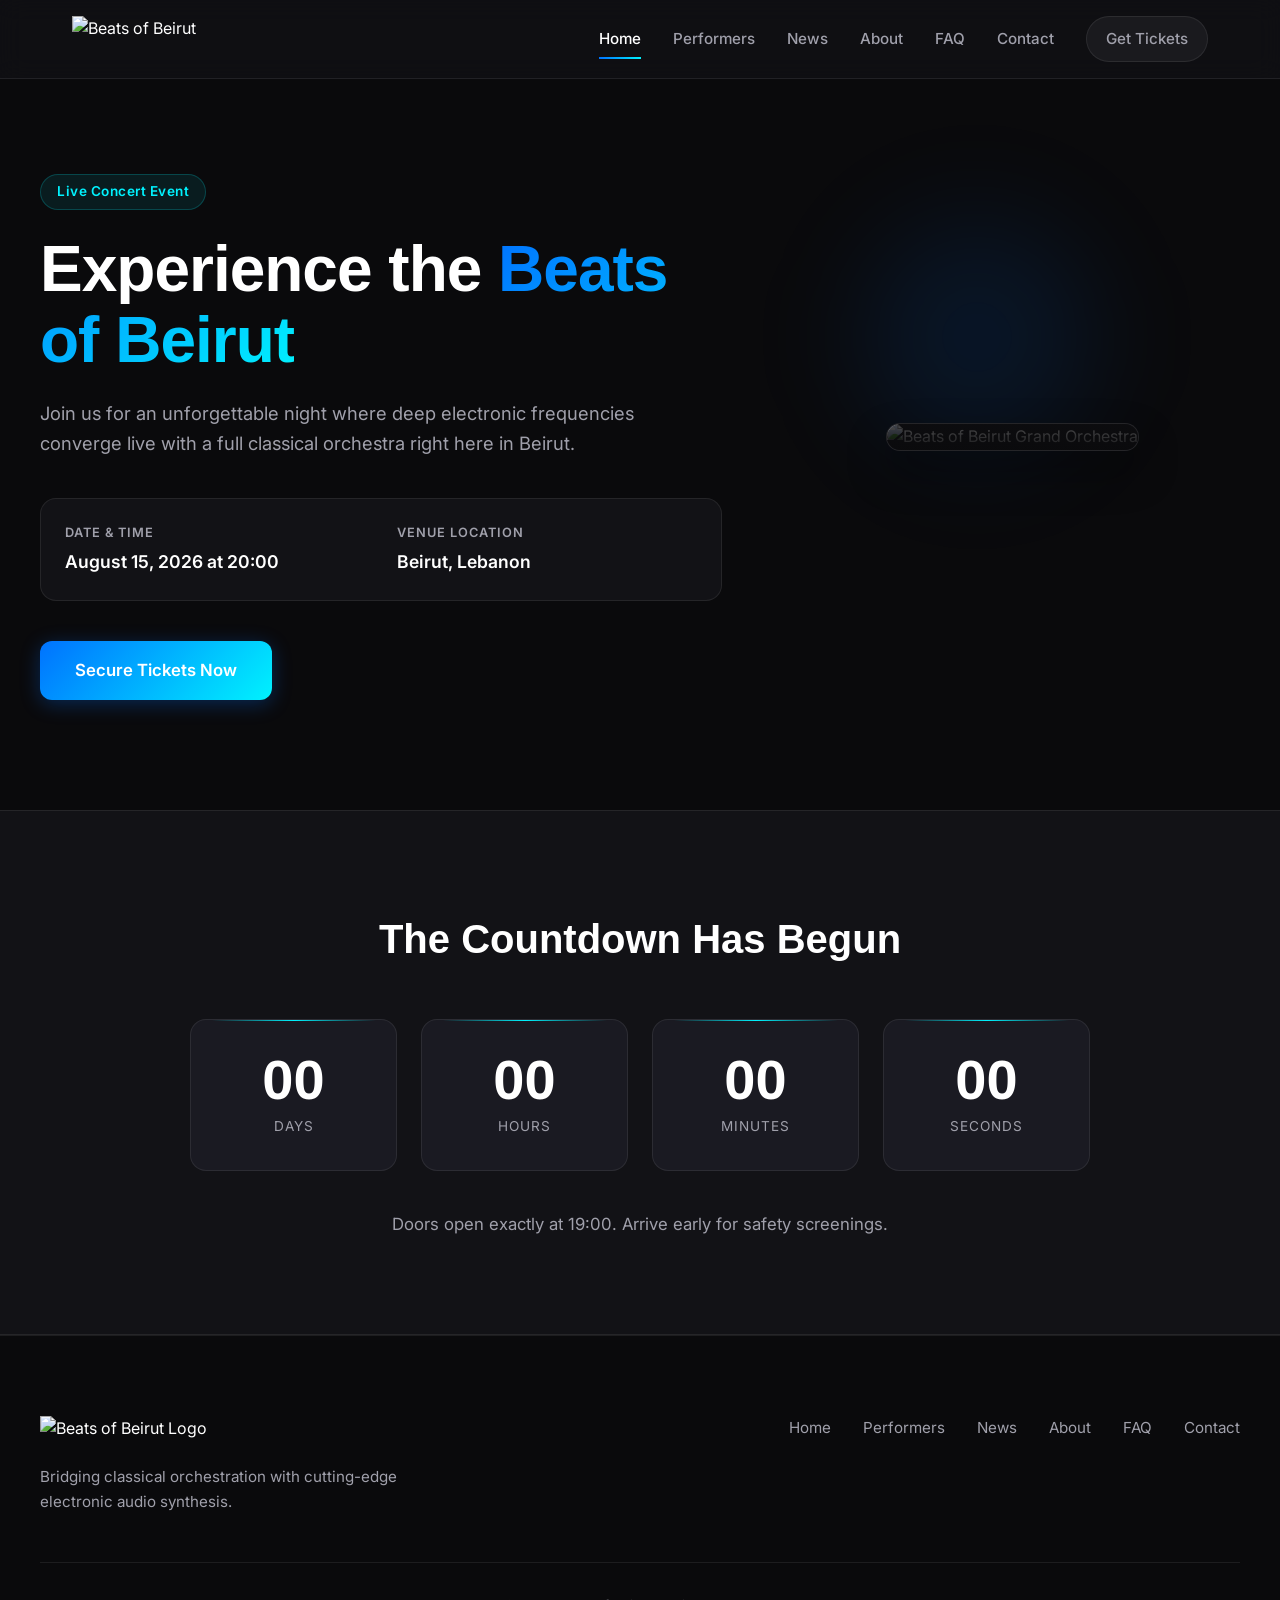
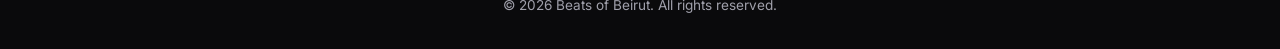
==== index.html @ b44453b5 "Update index.html" ====
<!DOCTYPE html>
<html lang="en">
<head>
    <meta charset="UTF-8">
    <meta name="viewport" content="width=device-width, initial-scale=1.0">
    <title>Beats of Beirut | Live Symphonic Electronic Event</title>
    <link href="https://fonts.googleapis.com/css2?family=Inter:wght@400;500;600;700&display=swap" rel="stylesheet">
    <link rel="stylesheet" href="css/style.css">
</head>
<body>

    <!-- Navigation Bar -->
    <nav class="navbar">
        <div class="nav-container">
            <a href="index.html"><img src="Images/logo.png" alt="Beats of Beirut" class="nav-logo"></a>
            <button class="menu-toggle" aria-label="Toggle Menu">
                <span></span>
                <span></span>
                <span></span>
            </button>
            <div class="nav-links">
                <a href="index.html" class="nav-item active">Home</a>
                <a href="performers.html" class="nav-item">Performers</a>
                <a href="news.html" class="nav-item">News</a>
                <a href="about.html" class="nav-item">About</a>
                <a href="faq.html" class="nav-item">FAQ</a>
                <a href="contact.html" class="nav-item">Contact</a>
                <a href="contact.html" class="nav-item cta-nav">Get Tickets</a>
            </div>
        </div>
    </nav>

    <!-- Hero Section -->
    <section class="hero-section">
        <div class="hero-container">
            <div class="hero-content">
                <span class="badge">Live Concert Event</span>
                <h1 class="hero-title">Experience the <span class="gradient-text">Beats of Beirut</span></h1>
                <p class="hero-description">Join us for an unforgettable night where deep electronic frequencies converge live with a full classical orchestra right here in Beirut.</p>
                
                <div class="event-meta-grid">
                    <div>
                        <span class="meta-label">DATE & TIME</span>
                        <span class="meta-value">August 15, 2026 at 20:00</span>
                    </div>
                    <div>
                        <span class="meta-label">VENUE LOCATION</span>
                        <span class="meta-value">Beirut, Lebanon</span>
                    </div>
                </div>

                <a href="contact.html" class="btn btn-primary">Secure Tickets Now</a>
            </div>
            
            <div class="hero-media">
                <div class="media-card">
                    <img src="Images/Orchestra.png" alt="Beats of Beirut Grand Orchestra" class="concert-img">
                    <div class="card-overlay">
                        <span class="overlay-text">Live Symphonic Electronic Experience</span>
                    </div>
                </div>
            </div>
        </div>
    </section>

    <!-- Countdown Timer -->
    <section class="countdown-section">
        <div class="countdown-container">
            <h2 class="section-title">The Countdown Has Begun</h2>
            <div class="timer-grid">
                <div class="timer-box"><span class="timer-number" id="days">00</span><span class="timer-label">Days</span></div>
                <div class="timer-box"><span class="timer-number" id="hours">00</span><span class="timer-label">Hours</span></div>
                <div class="timer-box"><span class="timer-number" id="minutes">00</span><span class="timer-label">Minutes</span></div>
                <div class="timer-box"><span class="timer-number" id="seconds">00</span><span class="timer-label">Seconds</span></div>
            </div>
            <p class="countdown-note">Doors open exactly at 19:00. Arrive early for safety screenings.</p>
        </div>
    </section>

    <!-- Footer -->
    <footer class="footer">
        <div class="footer-container">
            <div class="footer-brand">
                <img src="Images/logo.png" alt="Beats of Beirut Logo" class="footer-logo">
                <p>Bridging classical orchestration with cutting-edge electronic audio synthesis.</p>
            </div>
            <nav class="footer-nav">
                <a href="index.html">Home</a>
                <a href="performers.html">Performers</a>
                <a href="news.html">News</a>
                <a href="about.html">About</a>
                <a href="faq.html">FAQ</a>
                <a href="contact.html">Contact</a>
            </nav>
        </div>
        <div class="footer-bottom">
            <p>&copy; 2026 Beats of Beirut. All rights reserved.</p>
        </div>
    </footer>

    <script>
        const menuToggle = document.querySelector('.menu-toggle');
        const navLinks = document.querySelector('.nav-links');
        menuToggle.addEventListener('click', () => {
            menuToggle.classList.toggle('open');
            navLinks.classList.toggle('active');
        });
    </script>
</body>
</html>
---- css/style.css ----
/* ==========================================================================
   1. GLOBAL VARIABLES & BASE STYLES
   ========================================================================== */
:root {
    --bg-dark: #0a0a0c;
    --bg-surface: #121216;
    --bg-surface-glow: #1a1a22;
    --accent-blue: #0072ff;
    --accent-cyan: #00f2fe;
    --text-primary: #ffffff;
    --text-secondary: #a0a0ab;
    --border-color: rgba(255, 255, 255, 0.08);
    --glass-effect: rgba(18, 18, 22, 0.7);
}

* {
    box-sizing: border-box;
    margin: 0;
    padding: 0;
}

body {
    background-color: var(--bg-dark);
    color: var(--text-primary);
    font-family: 'Inter', sans-serif;
    line-height: 1.6;
    overflow-x: hidden;
}

a {
    text-decoration: none;
    color: inherit;
    transition: all 0.3s ease;
}

/* ==========================================================================
   2. GLASSMORPHIC NAVIGATION BAR
   ========================================================================== */
.navbar {
    position: fixed;
    top: 0;
    left: 0;
    width: 100%;
    z-index: 1000;
    background: var(--glass-effect);
    backdrop-filter: blur(12px);
    -webkit-backdrop-filter: blur(12px);
    border-bottom: 1px solid var(--border-color);
}

.nav-container {
    max-width: 1200px;
    margin: 0 auto;
    padding: 1rem 2rem;
    display: flex;
    justify-content: space-between;
    align-items: center;
}

.nav-logo {
    height: 45px;
    width: auto;
    display: block;
}

.nav-links {
    display: flex;
    align-items: center;
    gap: 2rem;
}

.nav-item {
    font-size: 0.95rem;
    font-weight: 500;
    color: var(--text-secondary);
    position: relative;
    padding: 0.5rem 0;
}

.nav-item:hover, .nav-item.active {
    color: var(--text-primary);
}

.nav-item::after {
    content: '';
    position: absolute;
    bottom: 0;
    left: 0;
    width: 0;
    height: 2px;
    background: linear-gradient(90deg, var(--accent-blue), var(--accent-cyan));
    transition: width 0.3s ease;
}

.nav-item:hover::after, .nav-item.active::after {
    width: 100%;
}

.cta-nav {
    background: rgba(255, 255, 255, 0.05);
    padding: 0.6rem 1.2rem;
    border-radius: 50px;
    border: 1px solid var(--border-color);
}

.cta-nav:hover {
    background: var(--text-primary);
    color: var(--bg-dark);
}

.menu-toggle {
    display: none;
    flex-direction: column;
    gap: 6px;
    background: none;
    border: none;
    cursor: pointer;
}

.menu-toggle span {
    width: 25px;
    height: 2px;
    background-color: var(--text-primary);
    transition: all 0.3s ease;
}

/* ==========================================================================
   3. HERO SECTION (SPLIT GRID FOR HOME)
   ========================================================================== */
.hero-section {
    padding: 9rem 2rem 5rem 2rem;
    min-height: 90vh;
    display: flex;
    align-items: center;
    position: relative;
}

.hero-section::before {
    content: '';
    position: absolute;
    top: 20%;
    right: 10%;
    width: 350px;
    height: 350px;
    background: radial-gradient(circle, rgba(0, 114, 255, 0.15) 0%, transparent 70%);
    z-index: -1;
    filter: blur(40px);
}

.hero-container {
    max-width: 1200px;
    margin: 0 auto;
    display: grid;
    grid-template-columns: 1.2fr 0.8fr;
    gap: 4rem;
    align-items: center;
}

.badge {
    display: inline-block;
    background: rgba(0, 242, 254, 0.08);
    color: var(--accent-cyan);
    border: 1px solid rgba(0, 242, 254, 0.2);
    padding: 0.4rem 1rem;
    border-radius: 50px;
    font-size: 0.85rem;
    font-weight: 600;
    letter-spacing: 0.5px;
    margin-bottom: 1.5rem;
}

.hero-title {
    font-family: 'Cabinet Grotesk', sans-serif;
    font-size: 4rem;
    line-height: 1.1;
    font-weight: 800;
    letter-spacing: -1px;
    margin-bottom: 1.5rem;
}

.gradient-text {
    background: linear-gradient(135deg, var(--accent-blue), var(--accent-cyan));
    -webkit-background-clip: text;
    -webkit-text-fill-color: transparent;
}

.hero-description {
    color: var(--text-secondary);
    font-size: 1.15rem;
    margin-bottom: 2.5rem;
    max-width: 600px;
}

.event-meta-grid {
    display: grid;
    grid-template-columns: 1fr 1fr;
    gap: 2rem;
    margin-bottom: 2.5rem;
    padding: 1.5rem;
    background: var(--bg-surface);
    border: 1px solid var(--border-color);
    border-radius: 16px;
}

.meta-label {
    display: block;
    font-size: 0.8rem;
    color: var(--text-secondary);
    letter-spacing: 1px;
    margin-bottom: 0.3rem;
    font-weight: 600;
}

.meta-value {
    display: block;
    font-size: 1.1rem;
    font-weight: 600;
}

.btn {
    display: inline-flex;
    align-items: center;
    gap: 0.8rem;
    padding: 1rem 2.2rem;
    border-radius: 12px;
    font-weight: 600;
    font-size: 1.05rem;
}

.btn-primary {
    background: linear-gradient(135deg, var(--accent-blue), var(--accent-cyan));
    color: #ffffff;
    box-shadow: 0 4px 20px rgba(0, 114, 255, 0.3);
}

.btn-primary:hover {
    transform: translateY(-2px);
    box-shadow: 0 6px 25px rgba(0, 114, 255, 0.45);
}

.hero-media {
    display: flex;
    justify-content: center;
}

.media-card {
    position: relative;
    border-radius: 24px;
    overflow: hidden;
    background: var(--bg-surface);
    border: 1px solid var(--border-color);
    box-shadow: 0 20px 40px rgba(0,0,0,0.4);
    transition: transform 0.4s cubic-bezier(0.16, 1, 0.3, 1);
}

.media-card:hover {
    transform: scale(1.02) translateY(-4px);
}

.concert-img {
    width: 100%;
    height: auto;
    display: block;
    object-fit: cover;
}

.card-overlay {
    position: absolute;
    bottom: 0;
    left: 0;
    width: 100%;
    padding: 2rem 1.5rem;
    background: linear-gradient(to top, rgba(10,10,12,0.95), transparent);
    display: flex;
    justify-content: center;
}

.overlay-text {
    font-weight: 600;
    color: var(--accent-cyan);
    font-size: 0.95rem;
}

/* ==========================================================================
   4. INTERACTIVE COUNTDOWN SECTION
   ========================================================================== */
.countdown-section {
    padding: 6rem 2rem;
    background: var(--bg-surface);
    border-top: 1px solid var(--border-color);
    border-bottom: 1px solid var(--border-color);
}

.countdown-container {
    max-width: 900px;
    margin: 0 auto;
    text-align: center;
}

.section-title {
    font-family: 'Cabinet Grotesk', sans-serif;
    font-size: 2.5rem;
    margin-bottom: 3rem;
}

.timer-grid {
    display: grid;
    grid-template-columns: repeat(4, 1fr);
    gap: 1.5rem;
    margin-bottom: 2.5rem;
}

.timer-box {
    background: var(--bg-surface-glow);
    border: 1px solid var(--border-color);
    padding: 2rem 1rem;
    border-radius: 16px;
    position: relative;
}

.timer-box::before {
    content: '';
    position: absolute;
    top: 0;
    left: 10%;
    width: 80%;
    height: 1px;
    background: linear-gradient(90deg, transparent, var(--accent-cyan), transparent);
}

.timer-number {
    display: block;
    font-family: 'Cabinet Grotesk', sans-serif;
    font-size: 3.5rem;
    font-weight: 800;
    color: #ffffff;
    line-height: 1;
    margin-bottom: 0.5rem;
}

.timer-label {
    display: block;
    color: var(--text-secondary);
    font-size: 0.85rem;
    text-transform: uppercase;
    letter-spacing: 1px;
}

.countdown-note {
    color: var(--text-secondary);
    font-size: 1.05rem;
}

/* ==========================================================================
   5. DEDICATED INNER SUBPAGE LAYOUTS
   ========================================================================== */
.subpage-header-container {
    max-width: 1200px;
    margin: 0 auto;
    padding: 10rem 2rem 1rem 2rem;
    text-align: left;
}

.subpage-content-section {
    padding: 2rem 2rem 6rem 2rem;
    background: var(--bg-dark);
}

.subpage-grid-container {
    max-width: 1200px;
    margin: 0 auto;
    display: grid;
    grid-template-columns: 1fr 1fr;
    gap: 3rem;
}

.content-block-card {
    background: var(--bg-surface);
    border: 1px solid var(--border-color);
    padding: 2.5rem;
    border-radius: 16px;
    box-shadow: 0 10px 30px rgba(0,0,0,0.2);
    transition: transform 0.3s ease, border-color 0.3s ease;
}

.content-block-card:hover {
    transform: translateY(-3px);
    border-color: rgba(0, 242, 254, 0.2);
}

.content-block-card h2 {
    font-family: 'Cabinet Grotesk', sans-serif;
    font-size: 2rem;
    margin-bottom: 1.2rem;
}

.content-block-card p {
    color: var(--text-secondary);
    font-size: 1.05rem;
    margin-bottom: 1.2rem;
    line-height: 1.7;
}

.content-block-card p:last-child {
    margin-bottom: 0;
}

.content-block-card strong {
    color: var(--accent-cyan);
}

.faq-stack-container {
    max-width: 850px;
    margin: 0 auto;
    display: flex;
    flex-direction: column;
    gap: 1.5rem;
}

/* ==========================================================================
   6. MODERN PRESTIGE FOOTER
   ========================================================================== */
.footer {
    padding: 5rem 2rem 2rem 2rem;
    background: var(--bg-dark);
    border-top: 1px solid var(--border-color);
}

.footer-container {
    max-width: 1200px;
    margin: 0 auto;
    display: flex;
    justify-content: space-between;
    align-items: flex-start;
    flex-wrap: wrap;
    gap: 3rem;
    padding-bottom: 3rem;
    border-bottom: 1px solid var(--border-color);
}

.footer-brand {
    max-width: 400px;
}

.footer-logo {
    height: 40px;
    margin-bottom: 1.5rem;
}

.footer-brand p {
    color: var(--text-secondary);
    font-size: 0.95rem;
}

.footer-nav {
    display: flex;
    gap: 2rem;
    flex-wrap: wrap;
}

.footer-nav a {
    color: var(--text-secondary);
    font-size: 0.95rem;
}

.footer-nav a:hover {
    color: var(--text-primary);
}

.footer-bottom {
    max-width: 1200px;
    margin: 0 auto;
    padding-top: 2rem;
    text-align: center;
    color: var(--text-secondary);
    font-size: 0.85rem;
}

/* ==========================================================================
   7. RESPONSIVE BREAKPOINTS (MOBILE & TABLET FRIENDLY)
   ========================================================================== */
@media (max-width: 992px) {
    .hero-container, .subpage-grid-container {
        grid-template-columns: 1fr;
        gap: 3rem;
        text-align: center;
    }
    
    .subpage-header-container {
        text-align: center;
        padding-top: 8rem;
    }
    
    .hero-description {
        margin-left: auto;
        margin-right: auto;
    }

    .event-meta-grid {
        max-width: 600px;
        margin-left: auto;
        margin-right: auto;
    }
    
    .hero-title {
        font-size: 3rem;
    }
    
    .hero-media {
        order: -1;
        max-width: 450px;
        margin: 0 auto;
    }
}

@media (max-width: 768px) {
    .menu-toggle {
        display: flex;
    }

    .nav-links {
        position: absolute;
        top: 100%;
        left: 0;
        width: 100%;
        background: var(--bg-surface);
        flex-direction: column;
        padding: 2rem;
        gap: 1.5rem;
        border-bottom: 1px solid var(--border-color);
        opacity: 0;
        transform: translateY(-10px);
        pointer-events: none;
        transition: all 0.3s ease;
    }

    .nav-links.active {
        opacity: 1;
        transform: translateY(0);
        pointer-events: auto;
    }

    .menu-toggle.open span:nth-child(1) {
        transform: translateY(8px) rotate(45deg);
    }
    .menu-toggle.open span:nth-child(2) {
        opacity: 0;
    }
    .menu-toggle.open span:nth-child(3) {
        transform: translateY(-8px) rotate(-45deg);
    }

    .timer-grid {
        grid-template-columns: repeat(2, 1fr);
    }

    .timer-number {
        font-size: 2.5rem;
    }

    .footer-container {
        flex-direction: column;
        text-align: center;
        align-items: center;
    }
    
    .footer-nav {
        justify-content: center;
    }
}
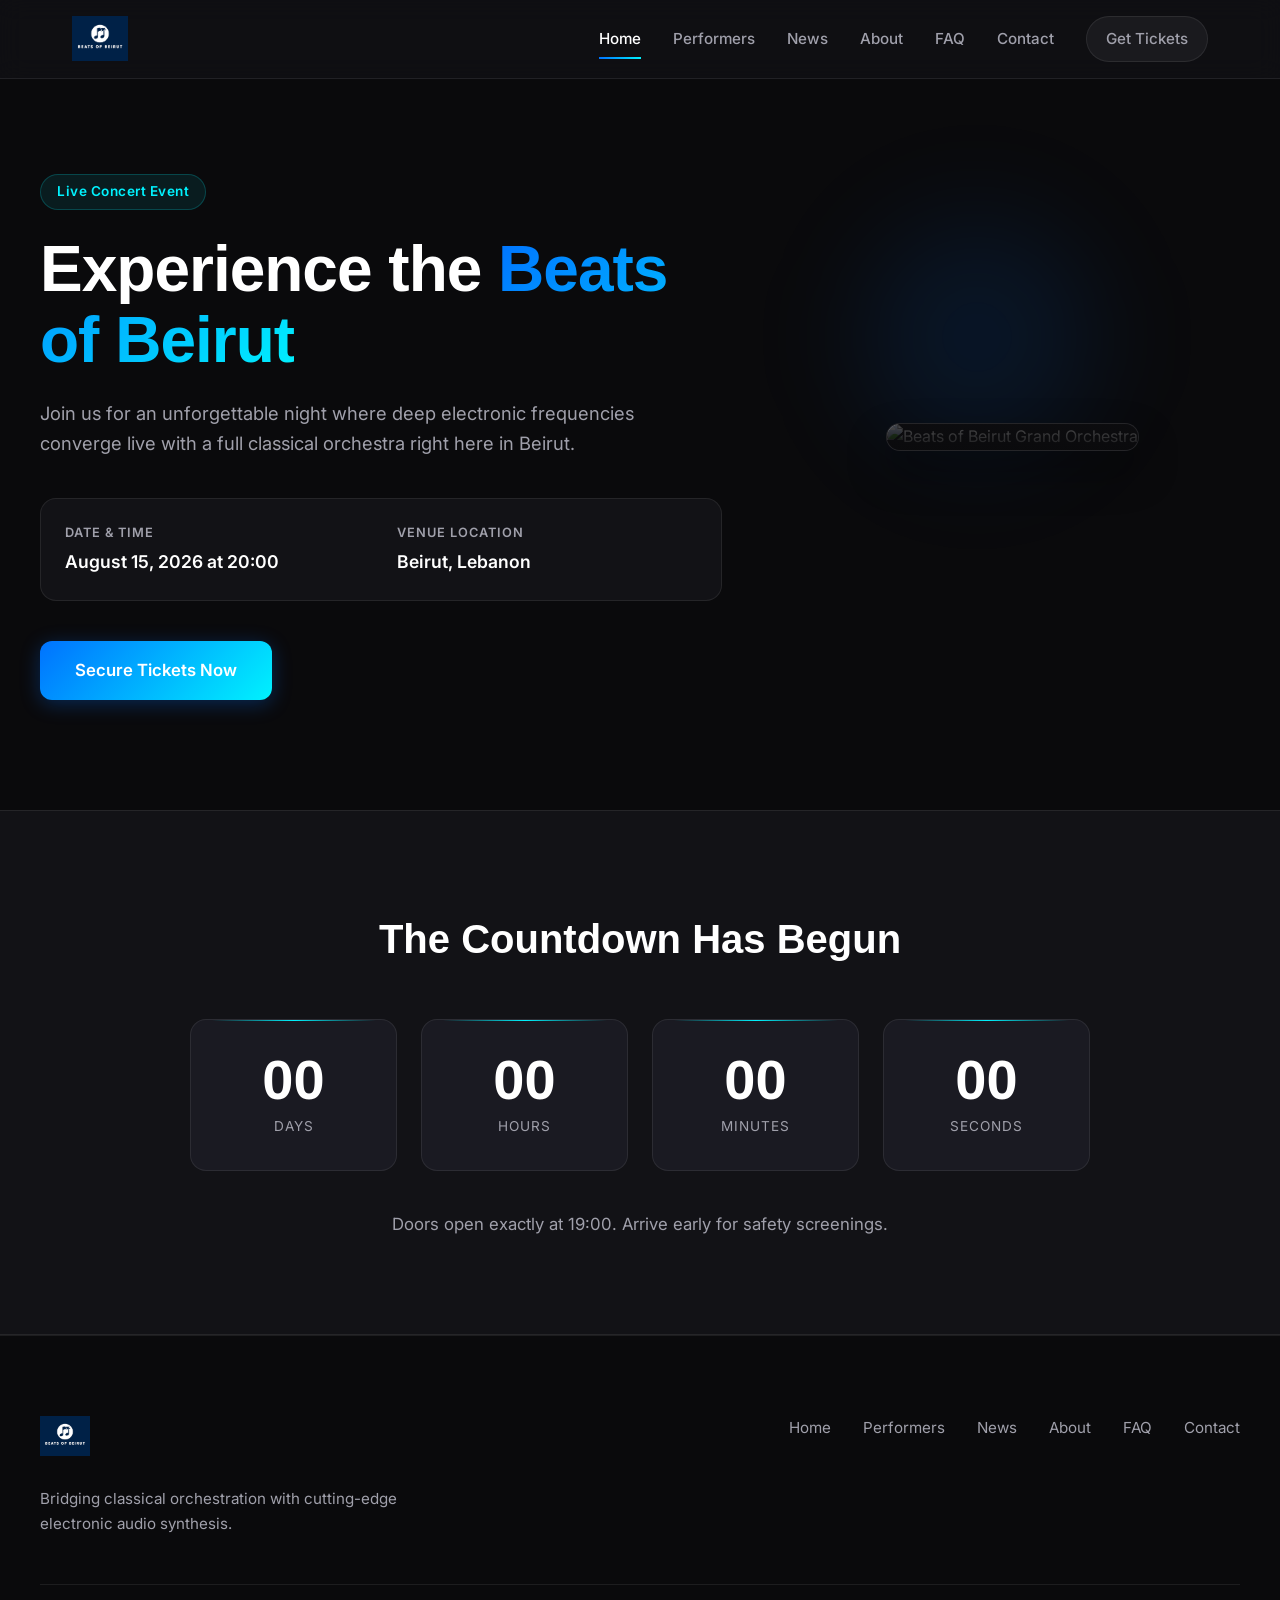
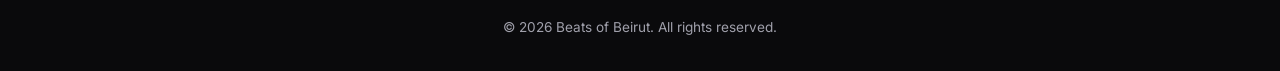
==== commit 63660a83: "Update index.html" ====
--- a/index.html
+++ b/index.html
@@ -12,7 +12,7 @@
     <!-- Navigation Bar -->
     <nav class="navbar">
         <div class="nav-container">
-            <a href="index.html"><img src="Images/logo.png" alt="Beats of Beirut" class="nav-logo"></a>
+            <a href="index.html"><img src="images/Logo.png" alt="Beats of Beirut" class="nav-logo"></a>
             <button class="menu-toggle" aria-label="Toggle Menu">
                 <span></span>
                 <span></span>
@@ -81,7 +81,7 @@
     <footer class="footer">
         <div class="footer-container">
             <div class="footer-brand">
-                <img src="Images/logo.png" alt="Beats of Beirut Logo" class="footer-logo">
+                <img src="images/Logo.png" alt="Beats of Beirut Logo" class="footer-logo">
                 <p>Bridging classical orchestration with cutting-edge electronic audio synthesis.</p>
             </div>
             <nav class="footer-nav">
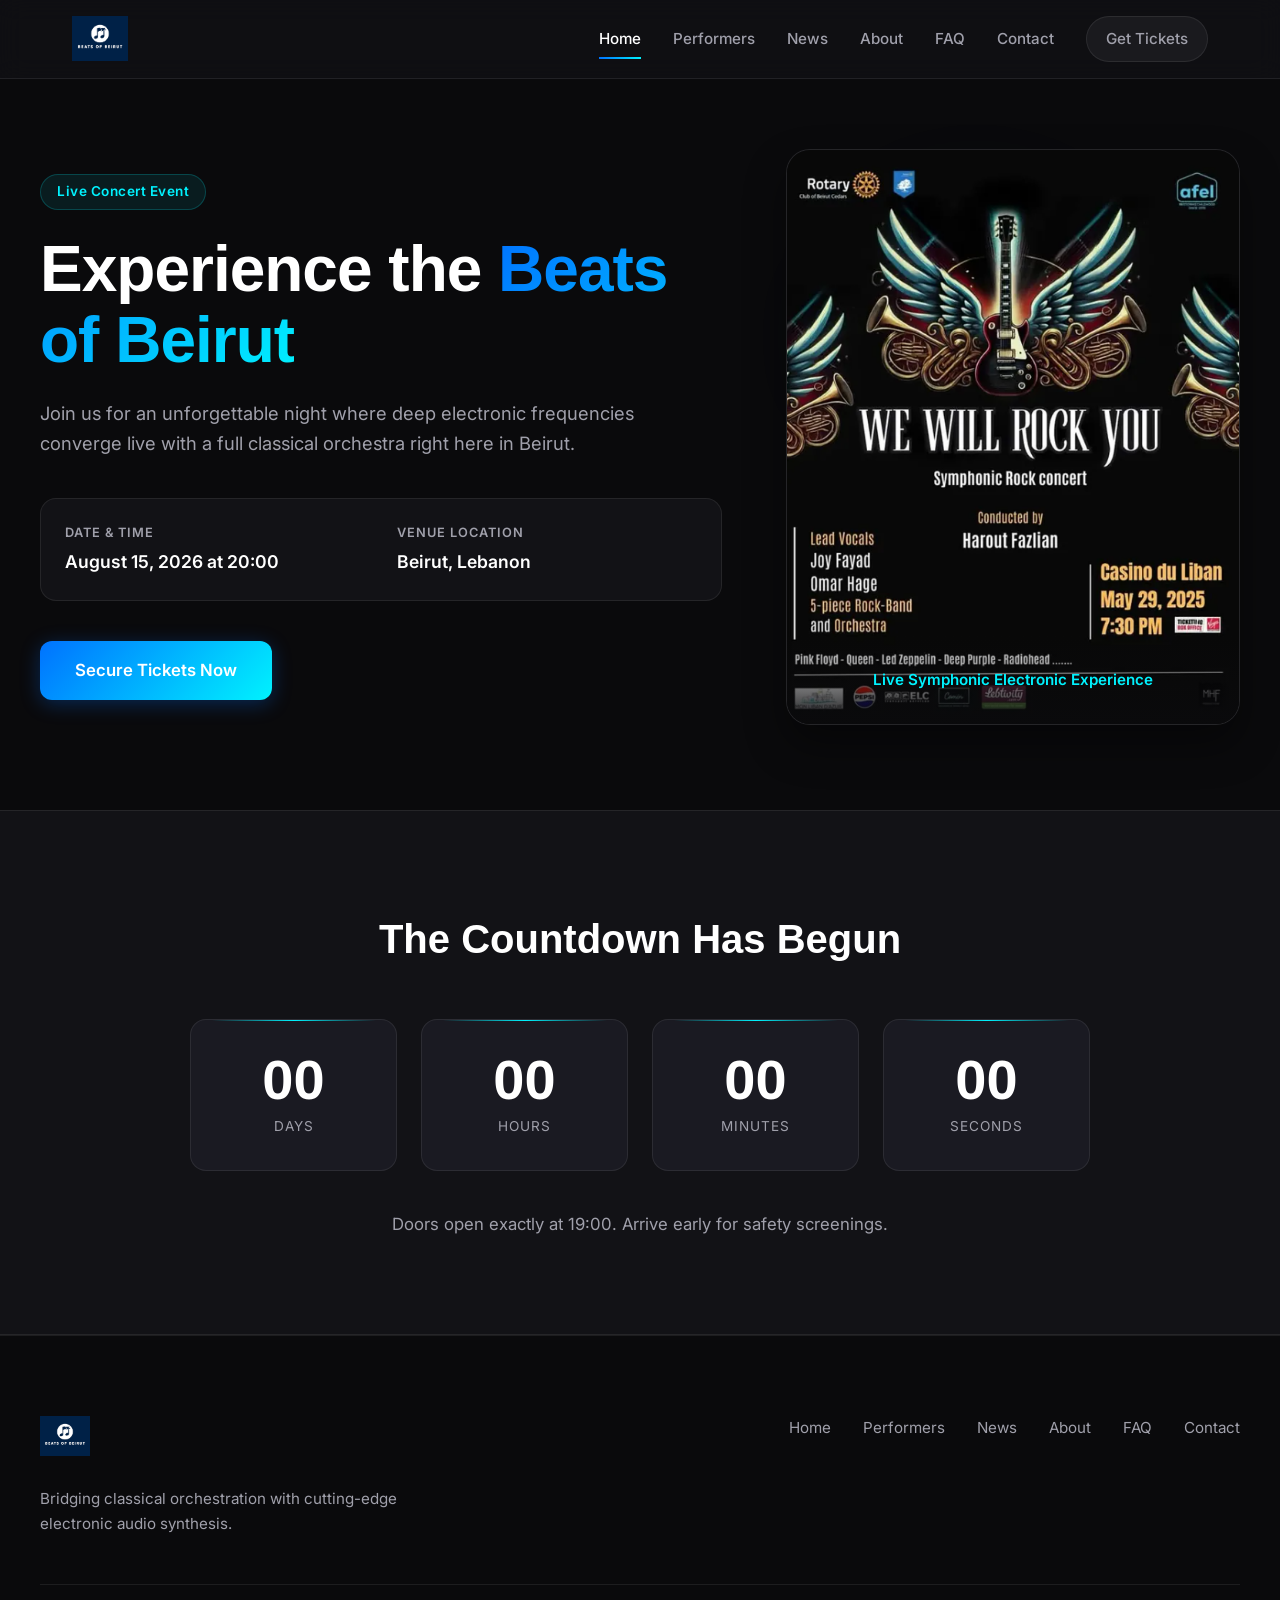
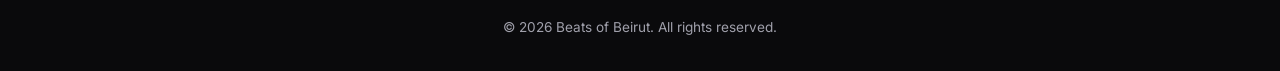
==== commit 847b7512: "Update index.html" ====
--- a/index.html
+++ b/index.html
@@ -54,7 +54,7 @@
             
             <div class="hero-media">
                 <div class="media-card">
-                    <img src="Images/Orchestra.png" alt="Beats of Beirut Grand Orchestra" class="concert-img">
+                    <img src="images/Concert1.png" alt="Beats of Beirut Grand Orchestra" class="concert-img">
                     <div class="card-overlay">
                         <span class="overlay-text">Live Symphonic Electronic Experience</span>
                     </div>
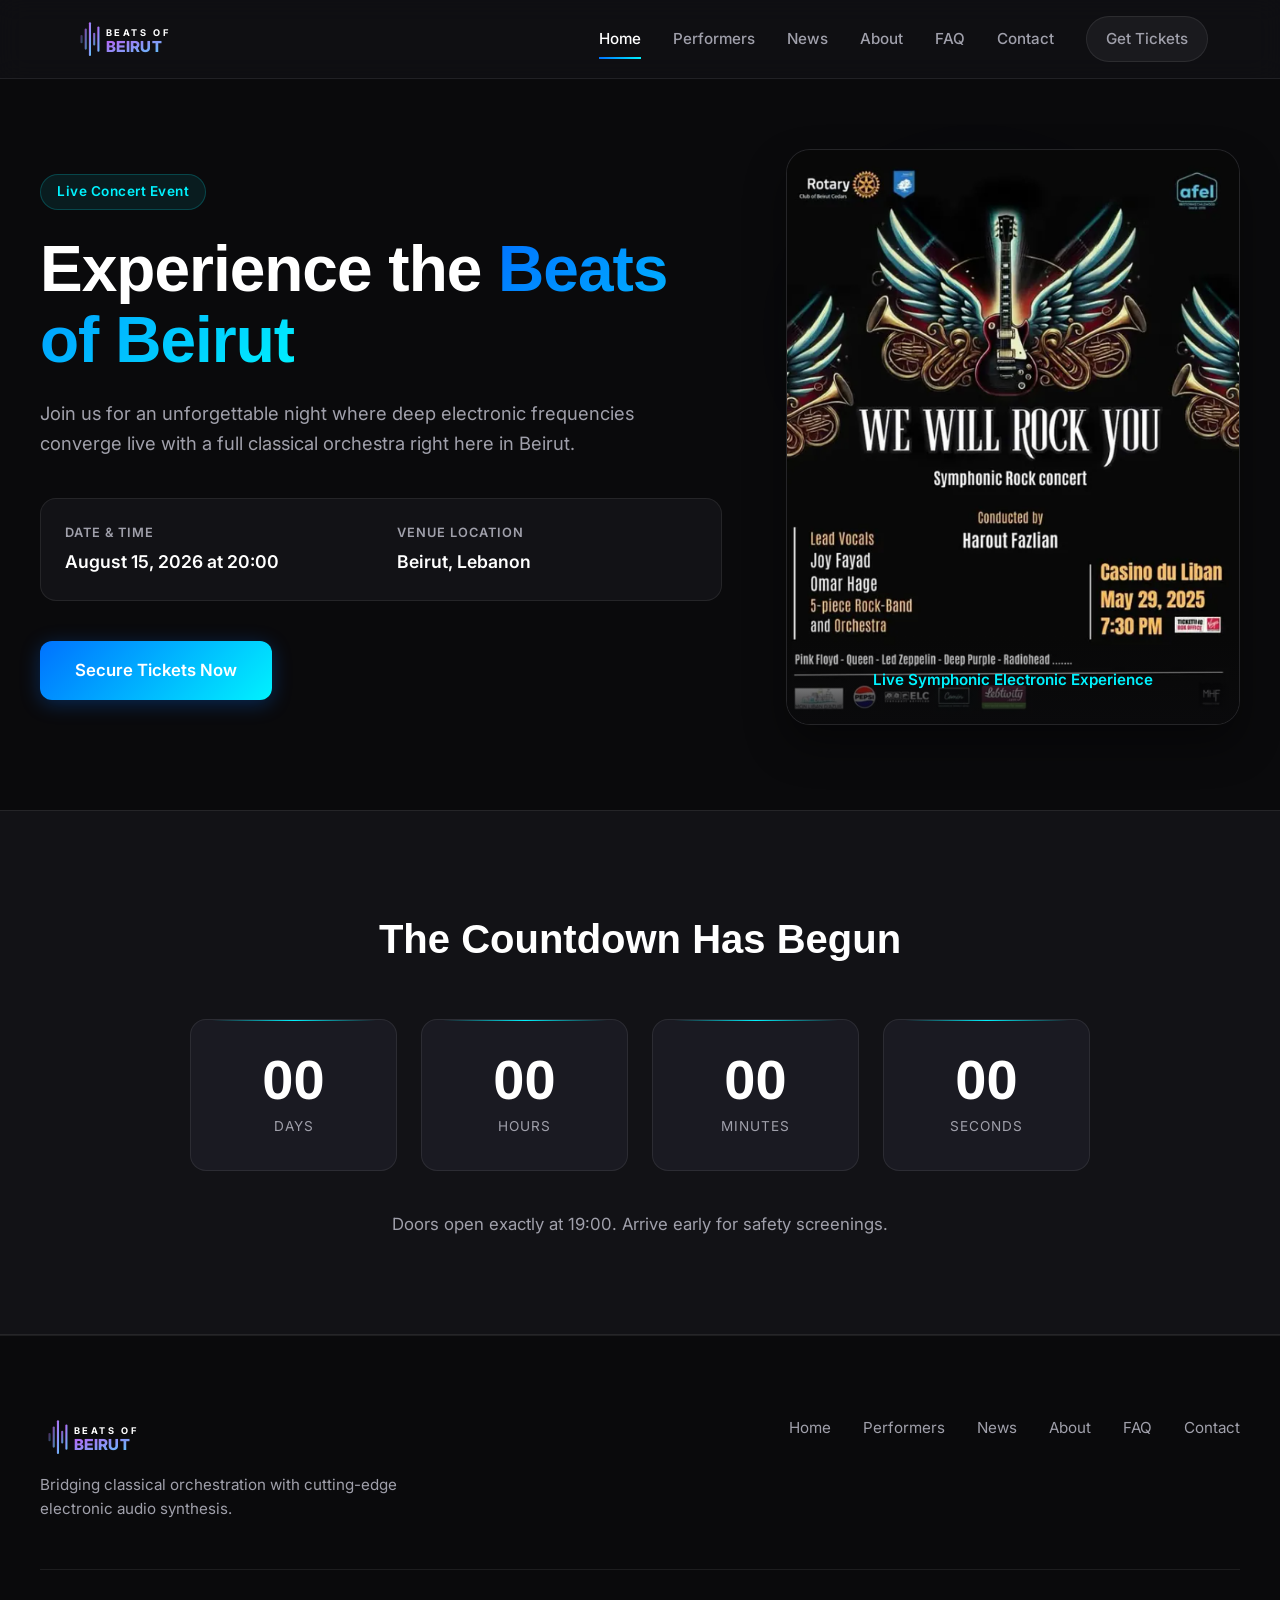
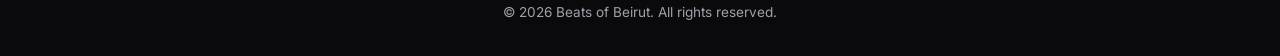
==== commit f59d3c63: "Update index.html" ====
--- a/index.html
+++ b/index.html
@@ -12,7 +12,31 @@
     <!-- Navigation Bar -->
     <nav class="navbar">
         <div class="nav-container">
-            <a href="index.html"><img src="images/Logo.png" alt="Beats of Beirut" class="nav-logo"></a>
+            <a href="index.html" style="display: block; width: 100%; max-width: 190px;">
+                <!-- Responsive Inline Logo Mark (Navbar) -->
+                <svg xmlns="http://www.w3.org/2000/svg" viewBox="0 0 450 100" style="width: 100%; height: auto; display: block;">
+                  <defs>
+                    <!-- Dark Mode Synth Gradient -->
+                    <linearGradient id="logo-neon-grad" x1="0%" y1="0%" x2="100%" y2="100%">
+                      <stop offset="0%" stop-color="#bf5af2" /> <!-- Premium Violet -->
+                      <stop offset="100%" stop-color="#5ac8fa" /> <!-- Electric Light Blue -->
+                    </linearGradient>
+                  </defs>
+
+                  <!-- Modern Audio / Pillar Icon Group -->
+                  <g transform="translate(10, 10)">
+                    <rect x="10" y="30" width="5" height="20" rx="2.5" fill="url(#logo-neon-grad)" opacity="0.4" />
+                    <rect x="20" y="15" width="5" height="50" rx="2.5" fill="url(#logo-neon-grad)" opacity="0.7" />
+                    <rect x="30" y="0" width="5" height="80" rx="2.5" fill="url(#logo-neon-grad)" />
+                    <rect x="40" y="25" width="5" height="30" rx="2.5" fill="url(#logo-neon-grad)" opacity="0.8" />
+                    <rect x="50" y="10" width="5" height="60" rx="2.5" fill="url(#logo-neon-grad)" />
+                  </g>
+
+                  <!-- Typography Alignment -->
+                  <text x="80" y="42" font-family="'Inter', sans-serif" font-size="22" font-weight="700" letter-spacing="6" fill="#ffffff">BEATS OF</text>
+                  <text x="80" y="80" font-family="'Inter', sans-serif" font-size="36" font-weight="800" letter-spacing="1" fill="url(#logo-neon-grad)">BEIRUT</text>
+                </svg>
+            </a>
             <button class="menu-toggle" aria-label="Toggle Menu">
                 <span></span>
                 <span></span>
@@ -81,7 +105,27 @@
     <footer class="footer">
         <div class="footer-container">
             <div class="footer-brand">
-                <img src="images/Logo.png" alt="Beats of Beirut Logo" class="footer-logo">
+                <div style="width: 100%; max-width: 190px; margin-bottom: 15px;">
+                    <!-- Responsive Inline Logo Mark (Footer) -->
+                    <svg xmlns="http://www.w3.org/2000/svg" viewBox="0 0 450 100" style="width: 100%; height: auto; display: block;">
+                      <defs>
+                        <!-- Reusing the Dark Mode Synth Gradient -->
+                        <linearGradient id="footer-neon-grad" x1="0%" y1="0%" x2="100%" y2="100%">
+                          <stop offset="0%" stop-color="#bf5af2" />
+                          <stop offset="100%" stop-color="#5ac8fa" />
+                        </linearGradient>
+                      </defs>
+                      <g transform="translate(10, 10)">
+                        <rect x="10" y="30" width="5" height="20" rx="2.5" fill="url(#footer-neon-grad)" opacity="0.4" />
+                        <rect x="20" y="15" width="5" height="50" rx="2.5" fill="url(#footer-neon-grad)" opacity="0.7" />
+                        <rect x="30" y="0" width="5" height="80" rx="2.5" fill="url(#footer-neon-grad)" />
+                        <rect x="40" y="25" width="5" height="30" rx="2.5" fill="url(#footer-neon-grad)" opacity="0.8" />
+                        <rect x="50" y="10" width="5" height="60" rx="2.5" fill="url(#footer-neon-grad)" />
+                      </g>
+                      <text x="80" y="42" font-family="'Inter', sans-serif" font-size="22" font-weight="700" letter-spacing="6" fill="#ffffff">BEATS OF</text>
+                      <text x="80" y="80" font-family="'Inter', sans-serif" font-size="36" font-weight="800" letter-spacing="1" fill="url(#footer-neon-grad)">BEIRUT</text>
+                    </svg>
+                </div>
                 <p>Bridging classical orchestration with cutting-edge electronic audio synthesis.</p>
             </div>
             <nav class="footer-nav">
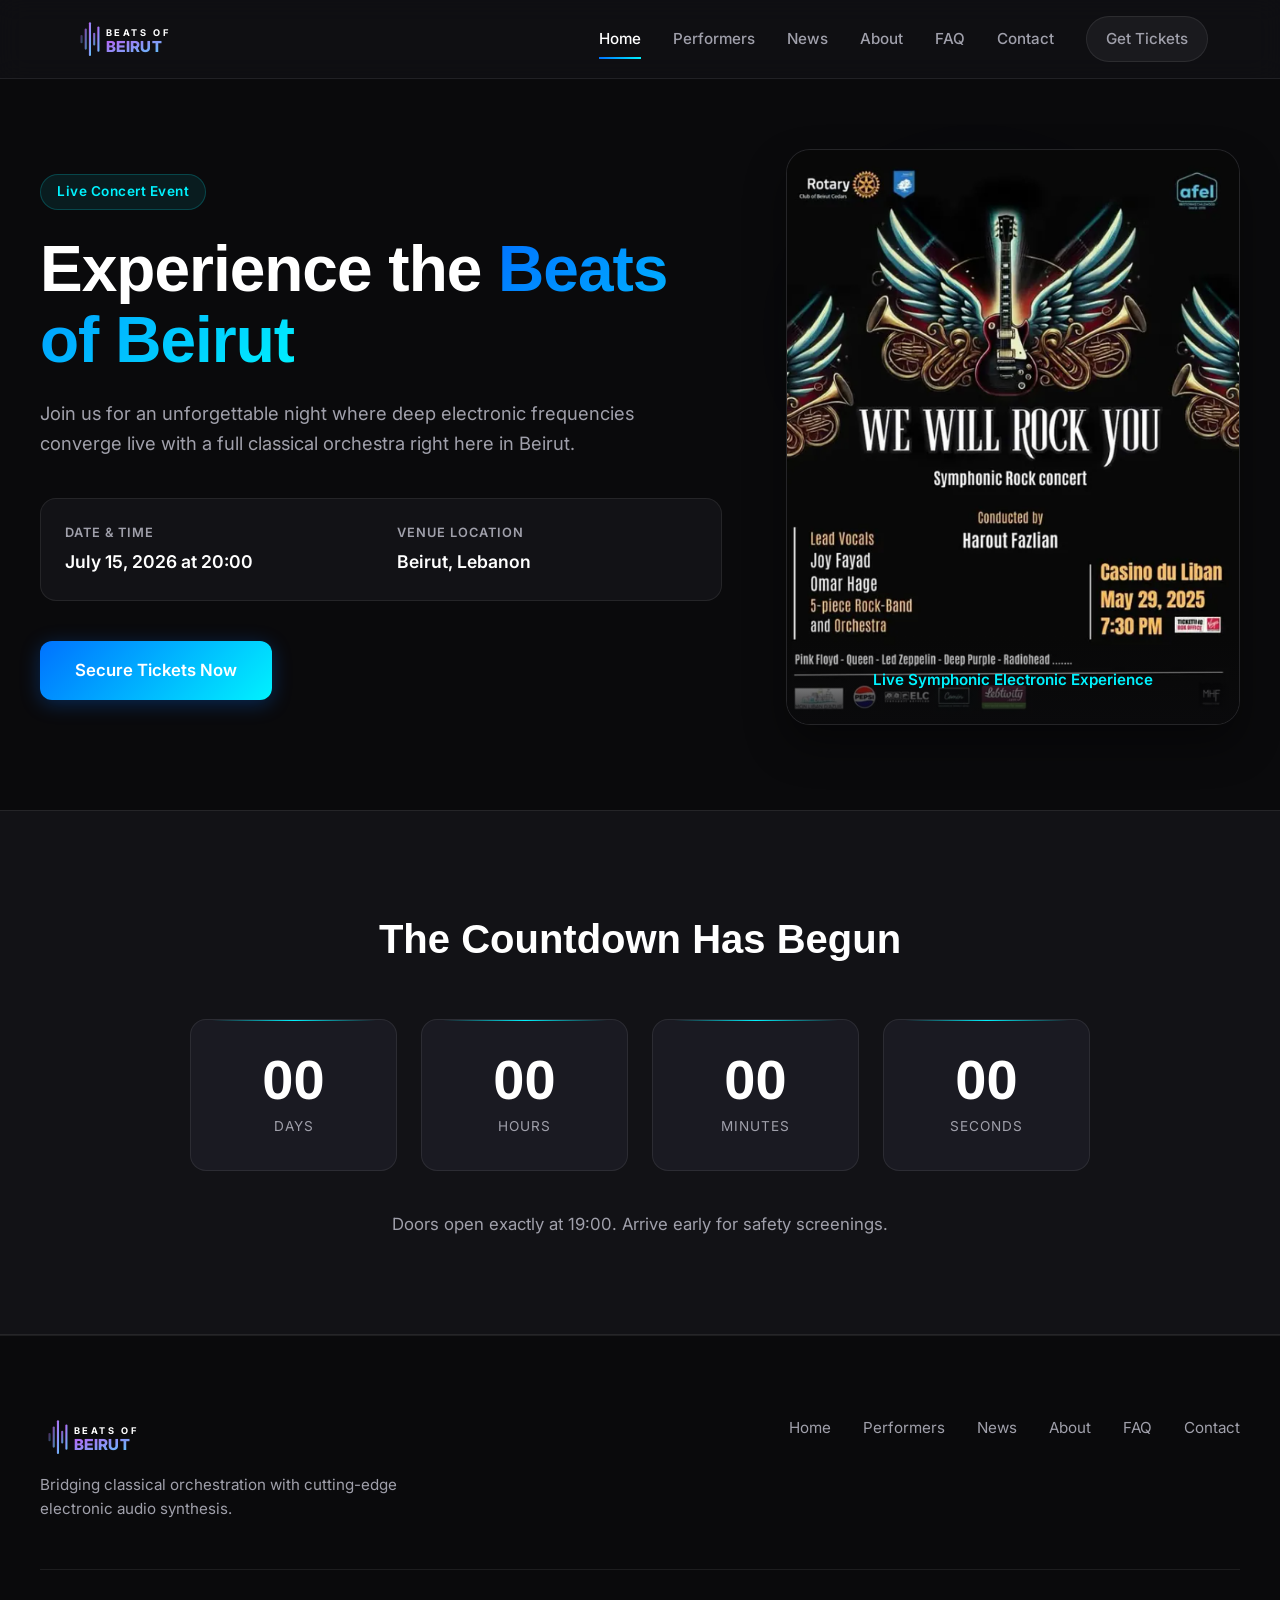
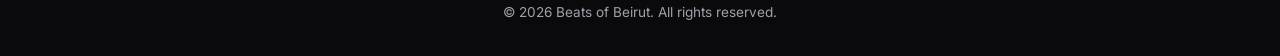
==== commit 18d9119d: "Update index.html" ====
--- a/index.html
+++ b/index.html
@@ -6,6 +6,7 @@
     <title>Beats of Beirut | Live Symphonic Electronic Event</title>
     <link href="https://fonts.googleapis.com/css2?family=Inter:wght@400;500;600;700&display=swap" rel="stylesheet">
     <link rel="stylesheet" href="css/style.css">
+    <script src="js/script.js" defer></script>
 </head>
 <body>
 
@@ -65,7 +66,7 @@
                 <div class="event-meta-grid">
                     <div>
                         <span class="meta-label">DATE & TIME</span>
-                        <span class="meta-value">August 15, 2026 at 20:00</span>
+                        <span class="meta-value">July 15, 2026 at 20:00</span>
                     </div>
                     <div>
                         <span class="meta-label">VENUE LOCATION</span>
@@ -141,14 +142,5 @@
             <p>&copy; 2026 Beats of Beirut. All rights reserved.</p>
         </div>
     </footer>
-
-    <script>
-        const menuToggle = document.querySelector('.menu-toggle');
-        const navLinks = document.querySelector('.nav-links');
-        menuToggle.addEventListener('click', () => {
-            menuToggle.classList.toggle('open');
-            navLinks.classList.toggle('active');
-        });
-    </script>
 </body>
 </html>
--- a/css/style.css
+++ b/css/style.css
@@ -568,3 +568,35 @@
         justify-content: center;
     }
 }
+
+/* ==========================================================================
+   8. CONTACT FORM SUBMIT BUTTON
+   ========================================================================== */
+.btn-submit {
+    background: linear-gradient(135deg, #bf5af2 0%, #5ac8fa 100%);
+    color: #ffffff;
+    border: 1px solid rgba(255, 255, 255, 0.1);
+    transition: transform 0.25s cubic-bezier(0.16, 1, 0.3, 1), box-shadow 0.25s ease, opacity 0.25s ease;
+    box-shadow: 0 4px 15px rgba(191, 90, 242, 0.2);
+}
+
+.btn-submit:hover {
+    transform: translateY(-2px);
+    box-shadow: 0 6px 20px rgba(90, 200, 250, 0.4);
+    background: linear-gradient(135deg, #cc70ff 0%, #70d3ff 100%);
+}
+
+.btn-submit:active {
+    transform: translateY(0);
+}
+
+/* Handles button look when disabled during Formspree AJAX request processing */
+.btn-submit:disabled {
+    background: var(--bg-surface-glow);
+    color: var(--text-secondary);
+    border-color: var(--border-color);
+    cursor: not-allowed;
+    transform: none;
+    box-shadow: none;
+    opacity: 0.6;
+}
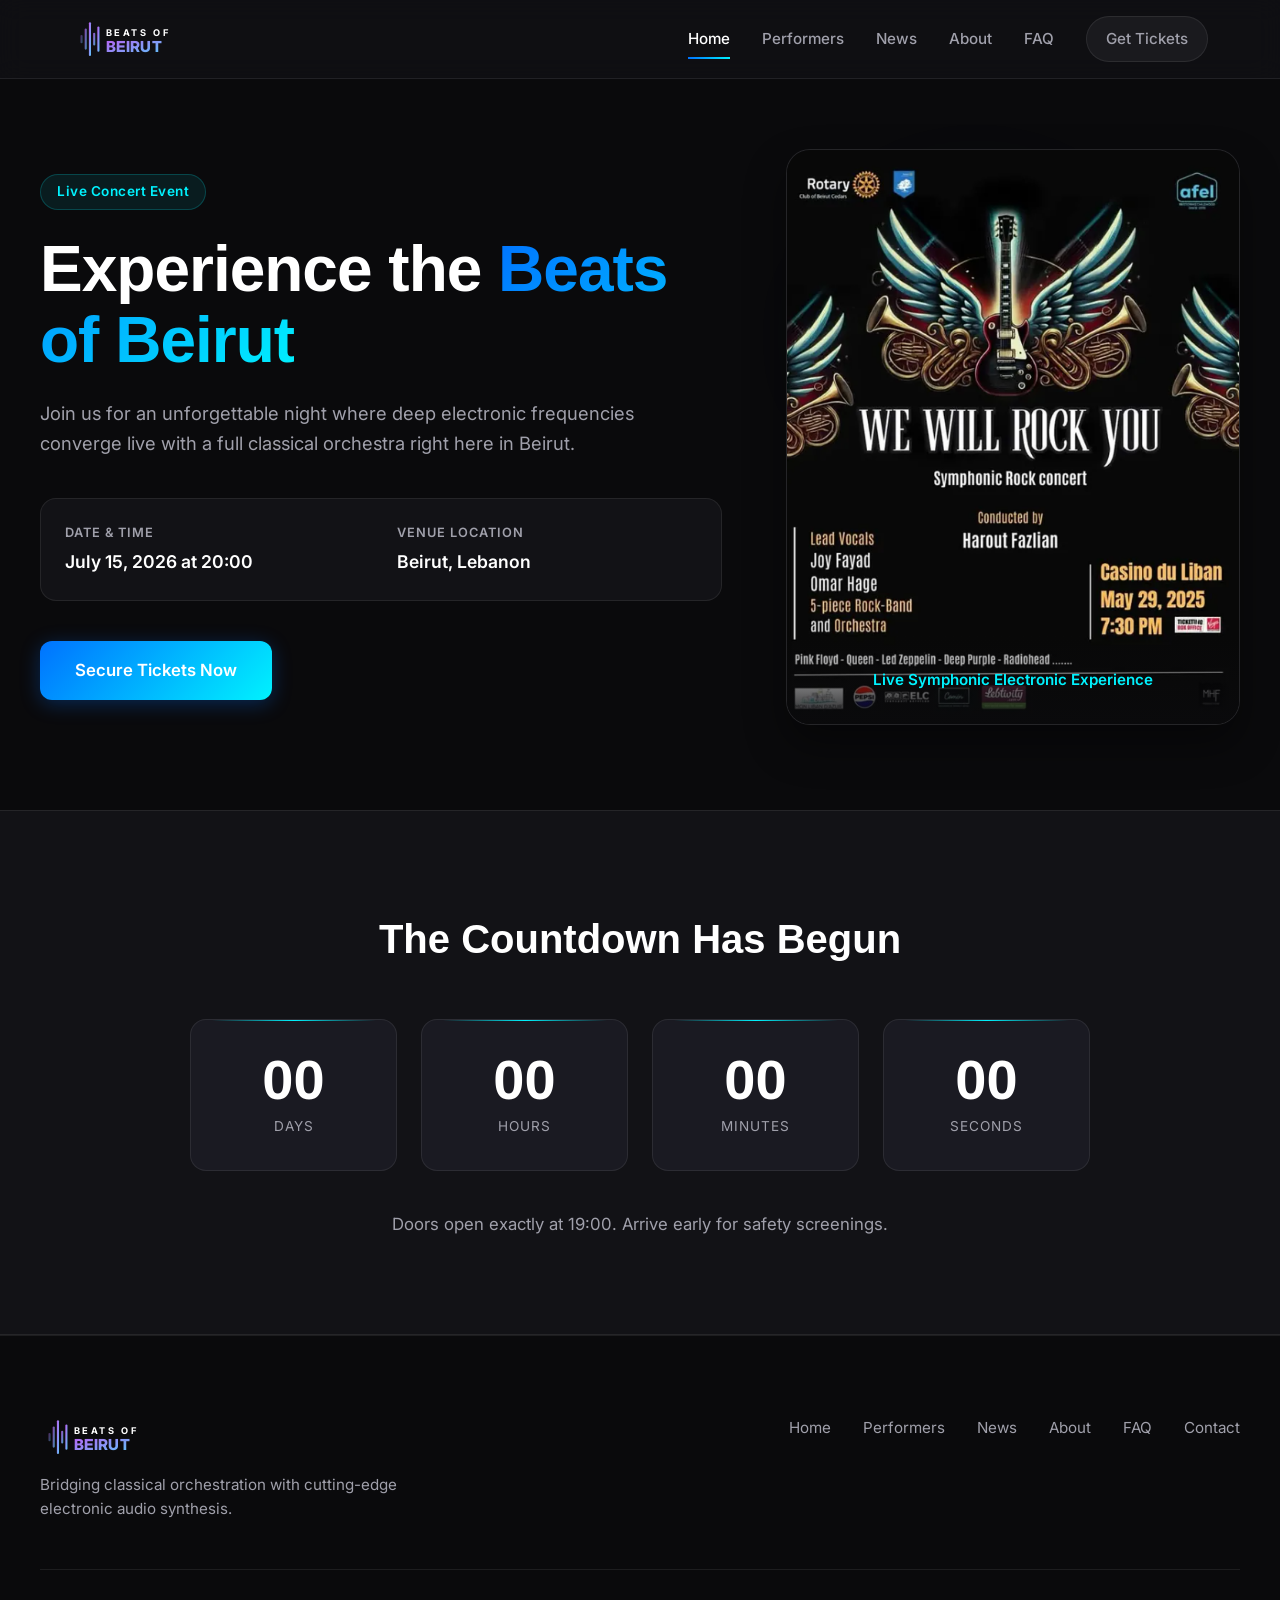
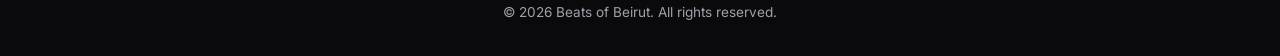
==== commit 84f39165: "Update index.html" ====
--- a/index.html
+++ b/index.html
@@ -49,7 +49,6 @@
                 <a href="news.html" class="nav-item">News</a>
                 <a href="about.html" class="nav-item">About</a>
                 <a href="faq.html" class="nav-item">FAQ</a>
-                <a href="contact.html" class="nav-item">Contact</a>
                 <a href="contact.html" class="nav-item cta-nav">Get Tickets</a>
             </div>
         </div>
